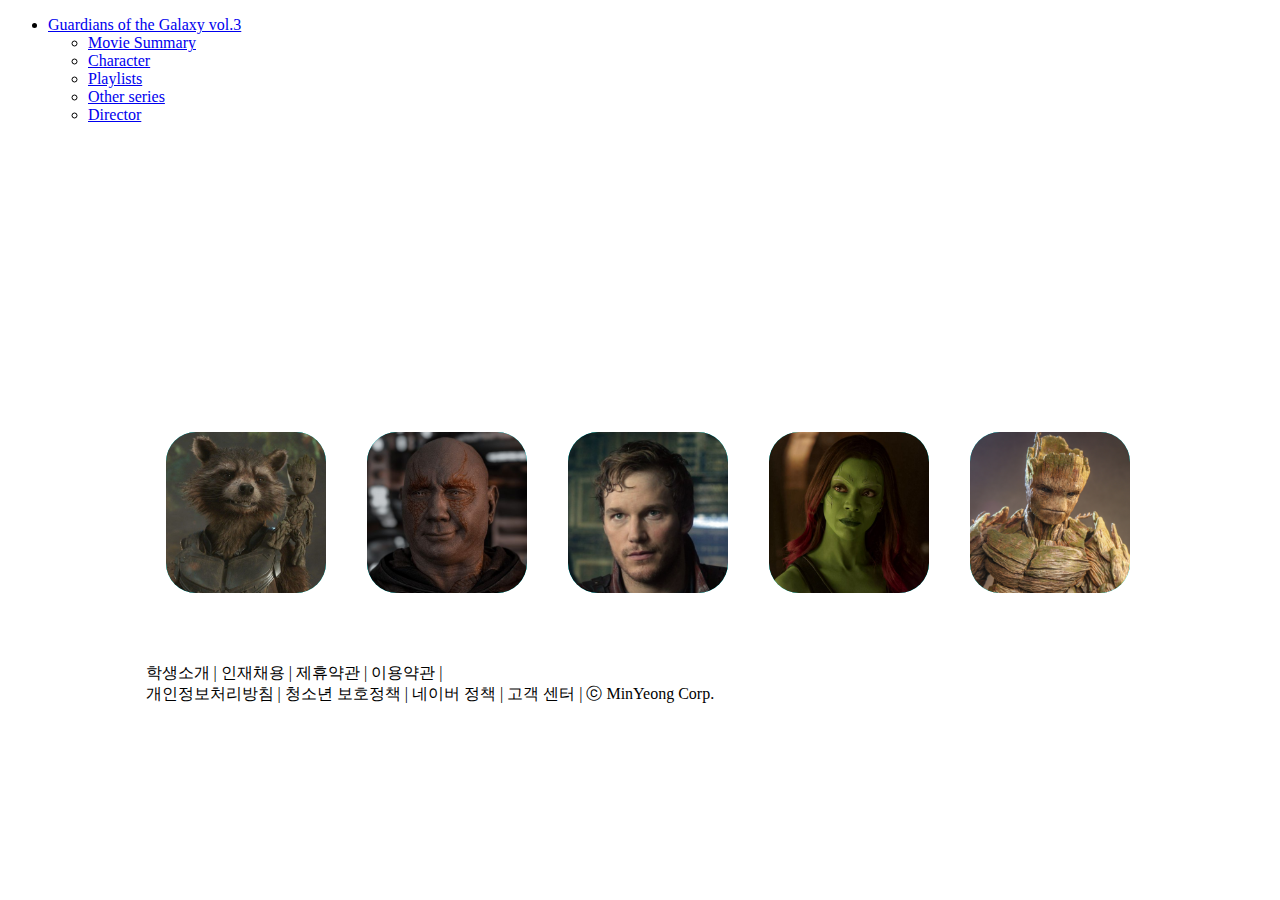
==== index3.html @ 6780477b "Add files via upload" ====
<!DOCTYPE html>
<html lang="en">
<head>
    <meta charset="UTF-8">
    <meta http-equiv="X-UA-Compatible" content="IE=edge">
    <meta name="viewport" content="width=device-width, initial-scale=1.0">
    <link rel="stylesheet" href="style.css">
    <link rel="stylesheet" href="index3.css">
    <title>Main Page</title>
</head>

<body>
    <!-- <embed src="./audio/inthemeantime.mp4" type="" autostart="true" hidden="true" loop="infinite"> -->
    
        <header>
        
        <div class="navbar">

            <ul class="links">
                <!--기존의 logo 줄바뀜이 안되어서 넣어봄. -->
                <li id="logo_li"><a href="index3.html" id="logo">Guardians of the Galaxy vol.3</a></li>

                <ul class="links2">
                    <li><a href="movie.html">Movie Summary</a></li>
                    <li><a href="character.html">Character</a></li>
                    <li><a href="playlists.html">Playlists</a></li>
                    <li><a href="other.html">Other series</a></li>
                    <li><a href="director.html">Director</a></li>
                </ul>

            </ul>
            <!-- <a href="" class="action_btn">Get Started</a> -->
            <div class="toggle_btn"><i class="fa-solid fa-bars"></i>
            </div>
        </div><!--navbar-->
    
    </header><!--header----------------------------------------------->


    <div class="wrap">
    <section id="sec01">
    <!-- <h2 class="big_title">One More With Feeling.</h2> -->
    <h2 class="big_title">One Last Ride.</h2>


    <div class="characters">

        <div class="wrap_box">
        <div class="wrapper">
            <div class="image">
                <img src="./img/rocket2.png" alt="" class="img_size">
                <div class="content">
                    <h1>Rocket</h1>
                    <p>"더 이상 도망가지 않아"</p>
                </div>
            </div>
        </div>

        <div class="wrapper">
            <div class="image">
                <img src="./img/drax2.png" alt="" class="img_size">
                <div class="content">
                    <h1>Drax</h1>
                    <p>"줍줍"</p>
                </div>
            </div>
        </div>

        <div class="wrapper">
            <div class="image">
                <img src="./img/starlord2.png" alt="" class="img_size">
                <div class="content">
                    <h1>Starlord</h1>
                    <p>"언제나 주인공은 너였어"</p>
                </div>
            </div>
        </div>


        <div class="wrapper">
            <div class="image">
                <img src="./img/gamora2.png" alt="" class="img_size">
                <div class="content">
                    <h1>Gamora</h1>
                    <p>"우리 참 행복했겠다"</p>
                </div>
            </div>
        </div>

        
        <div class="wrapper">
            <div class="image">
                <img src="./img/groot.png" alt="" class="img_size">
                <div class="content">
                    <h1>Groot</h1>
                    <p>"아이엠 그루트"</p>
                </div>
            </div>
        </div>

    </div><!--wrap--> 

    </div><!--characters-->  

    <footer id="footer">

        <p class="footer_txt">학생소개 | 인재채용 | 제휴약관 | 이용약관 | <br> 개인정보처리방침 | 청소년 보호정책 | 네이버 정책 | 고객 센터 | ⓒ MinYeong Corp.</p>
    </footer>

</body>
</html>
---- index3.css ----
body{
    width:100%;
    height:100%;
}
.wrap{
    width:78.5%;
    height:100%;
    margin: 0 auto;/*요소를 가운데에 배치*/
}
#sec01{
    width:100%;
    height:100%;
    margin: 0 auto;
}
.big_title{
    top:200px;
    left:50%;
    font-size: 2rem;
    color:#fff;
    font-size: bold;
    margin-top: 15%;
    margin-bottom: 10%;
    text-align: center;
}
.characters{
    display: flex;
    width:100%;
    height:100%;
    /* background-color: rgb(64, 115, 115); */
    margin-top: 3%;
}
.wrap_box{
    width:100%;
    display: flex;
    margin: 0 auto;
}

.wrapper{
    display: flex;
    width:50%;
    margin: 2%;
}
.img_size{
    width: 100%;
    display: flex;
    object-fit: cover;
}

.img_size:hover{
    transform: scale(1.2);
    transition: all 0.5s linear;
    overflow: hidden;
}

.image{
    width: 100%;
    position: relative;
}

.img_size{
    display:flex;
    width:100%;
    overflow: hidden;
    border-radius: 30px;
    background-color: aqua;
}

.content{
    width:100%;
    height:100%;
    top:0;
    left:0;
    position: absolute;
    display: flex;
    justify-content: center;
    align-items: center;
    flex-direction: column;/*글씨 방향*/
    opacity: 0;
    transition: 0.6s;
}

.content:hover{
    opacity: 1;
    backdrop-filter: blur(5px);
    background-color: rgba(0, 0, 0, 0.251);
    border-radius: 30px;
}

.content h1{
    font-size: 3rem;
    color:#ffffff;
    margin-bottom: 15px;
}

.content p{
    font-size: 19px;
    color:#fff;
}

.content > *{
    transform: translateY(25px);
    transition: transform 1s;
}
#footer{
    width:100%;
    margin-top: 5%;
}
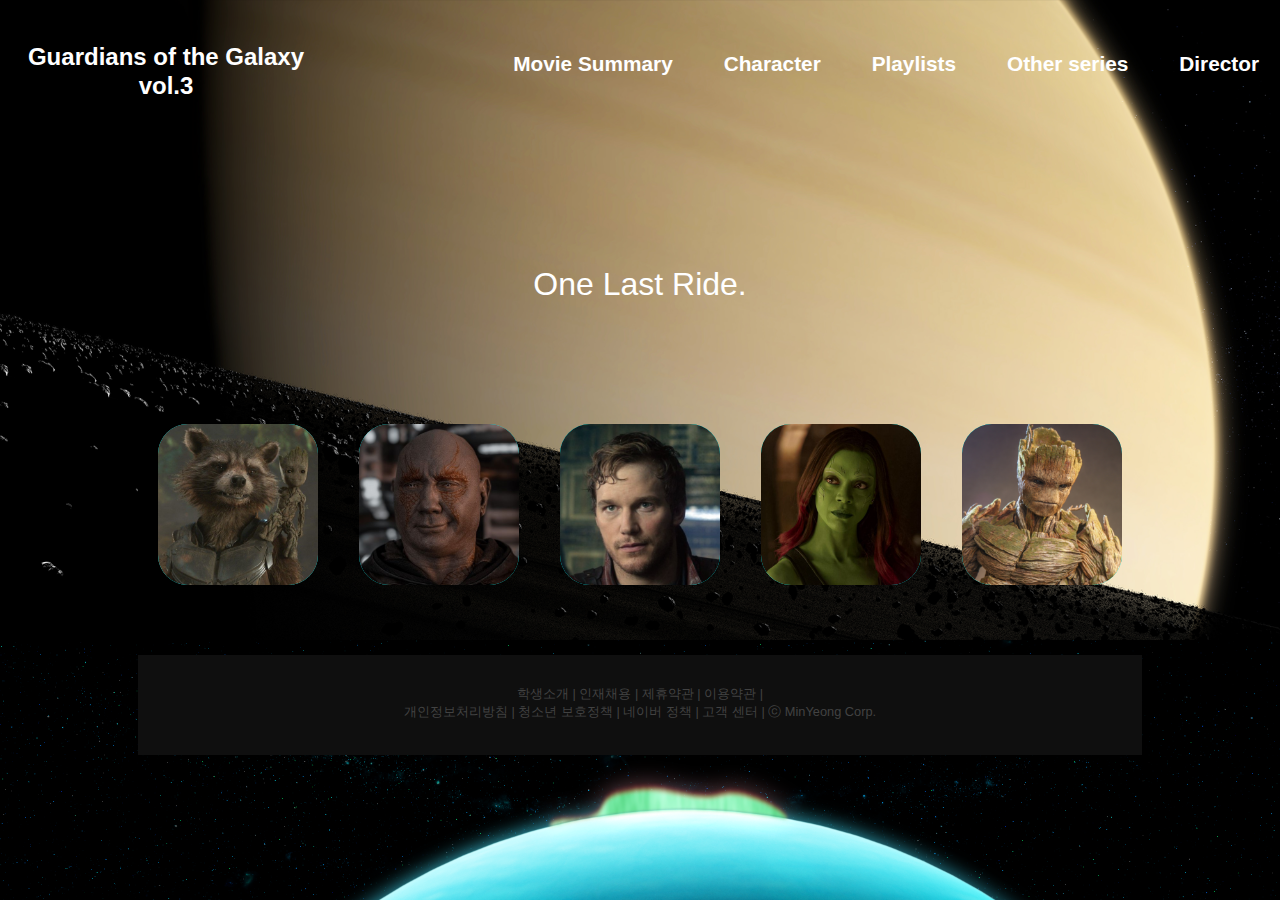
==== commit 15fb8684: "Update index3.html" ====
--- a/index3.html
+++ b/index3.html
@@ -10,7 +10,7 @@
 </head>
 
 <body>
-    <!-- <embed src="./audio/inthemeantime.mp4" type="" autostart="true" hidden="true" loop="infinite"> -->
+    <embed src="./audio/inthemeantime.mp4" type="" autostart="true" hidden="true" loop="infinite">
     
         <header>
         
@@ -108,4 +108,4 @@
     </footer>
 
 </body>
-</html>+</html>
--- a/style.css
+++ b/style.css
@@ -0,0 +1,341 @@
+/*공통 CSS 파일====================================================================*/
+
+body,h1,h2,h3,h4,h5,h6,p,blockquote,pre,dl,dd,ol,ul,fieldset,legend,figure,menu{margin:0;padding:0;border:0}
+table,th,td{border-spacing:0;border-collapse:collapse}
+ol,ul,li{list-style:none}
+h1,h2,h3,h4,h5,h6{font-size:1em;font-weight:normal}
+body,input,textarea,keygen,select,button{font:normal 12px/1.2 'Open Sans','Noto Sans',sans-serif}
+input,textarea,select,button{margin:0;padding:0;border-radius:0;color:#333;outline:0;vertical-align:middle}
+a:link,a:visited,a:hover,a:active{text-decoration:none}
+a,button,input[type='submit'],input[type='button'],input[type='reset']{border:0;background:transparent;cursor:pointer}
+
+*{
+    box-sizing: border-box;
+}
+
+body{
+    height:100%;
+    background-image: url(./img/bg11.png);
+    /* background: linear-gradient(rgb(51, 85, 136), violet,purple); */
+    background-size: cover;
+    background-position: top;
+}
+.wrap{
+    width:100%;
+    height:3500px;
+}
+header{
+    position: relative;
+    /* padding: 0 2rem; */
+    /* position: sticky; */
+
+}
+
+li{
+    list-style-type: none;
+}
+
+a{
+    text-decoration: none;
+    color:#fff;
+    font-size: 1rem;
+}
+a:hover{
+    color:orange;
+    transition: all .5s ease;
+}
+
+.navbar{
+    width:100%;
+    height:0px;
+    max-width: 1200px;
+    margin: 0 auto;
+    display: flex;
+    align-items: center;
+    padding:1rem;
+    justify-content: space-between;
+}
+/*a태그*/
+.navbar #logo {
+    display:flex;
+    width:100%;
+    font-weight: bold;
+    font-size: 2rem;
+    /* background-color: aqua; */
+}
+/*li태그*/
+#logo_li{
+    width:300px;
+    text-align: center;
+    /* background-color: #0f0f0f; */
+}
+/*image태그*/
+#main_logo{
+    width:100%;
+    /* object-fit: cover; */
+}
+.navbar .links{
+    display: flex;
+    gap: 1.5rem;
+}
+
+.navbar .links2{
+    display: flex;
+    gap: 1.5rem;
+}
+
+
+
+/*Drop_down menu*/
+
+.dropdown_menu{
+    display: block;
+    position: absolute;
+    right:2rem;
+    top:60px;
+    left: auto;
+    height:0;
+    width:300px;
+    background: rgba(255, 255, 255, 0.1);
+    backdrop-filter: blur(15px);
+    border-radius: 10px;
+    /* overflow: hidden; */
+    transition: height 0.2s cubic-bezier(0.175, 0.885, 0.32, 1.275);
+}
+
+.dropdown_menu.open{
+    height:240px;
+}
+.dropdown_menu li{
+    /* padding:0.7rem; */
+    display: flex;
+    align-items: center;
+}
+.dropdown_menu .action_btn{
+    width:100%;
+    display: flex;
+    justify-content: center;
+}
+.dropdown_menu{
+    display: block;
+}
+.action_btn:hover{
+    scale:1.05;
+    color:#fff;
+}
+.action_btn:active{
+    scale: 0.95;/*0.95만큼 스케일이 커짐.*/
+}
+
+
+/*Responsive Design*/
+
+/*최소크기: 300부터================================*/
+    @media(min-width:300px) {
+.navbar .links{
+    gap:3;
+    margin:0 auto; /*links를 화면의 가운데에 배치*/
+}
+    .links{
+        width:100%;
+        flex-direction: column;
+        justify-content: center;
+        align-items: center;
+    }
+    .links2{
+        width:100%;
+        flex-direction: column;
+        justify-content: center;
+        align-items: center;
+        /* background-color: bisque; */
+    }
+    .navbar .links2 li a{
+        width:100%;
+        display: block;
+        font-size: 1.2rem;
+        justify-content: center;
+        /* background-color: rgb(26, 91, 91); */
+    }
+    .navbar .links #logo{
+        font-size: 2rem;
+        width:100%;
+        margin-right:0;
+    }
+    /*헤더의 높이를 높여줍니다.*/
+    .navbar{
+        height:400px;
+        max-width: 800px;
+    }
+    .navbar .links2 li a{
+        justify-content: center;
+        /* background-color: red; */
+        font-weight: bold;
+    }
+    /* .navbar #logo {
+        display: block;
+        flex-direction: column;
+        background-color: antiquewhite;
+        font-weight: bold;
+    } */
+    
+}
+/*734px 부터는 가로로 길게 늘입니다.===============*/
+
+@media (min-width:734px) {
+
+    .navbar{
+        max-width: 900px;
+        height:60px;
+        /* background-color: blue; */
+        height:120px;
+    }
+    .navbar .links{
+        width:100%;
+        flex-direction: row;
+        align-items: center;
+    }
+    .navbar .links2{
+        width:90%;
+        flex-direction: row;
+        justify-content: center;
+        align-items: center;
+        font-size: 0.3rem;
+        padding-left: 0;
+        /* background-color: rgb(8, 46, 46); */
+    }
+    .navbar .links{
+        flex-direction: row;
+        justify-content: space-between;
+    }
+    .navbar .links2 li a{
+        font-size: 0.9rem; 
+        display: inline-block;
+        font-weight: bold;
+    }
+    
+    .navbar .links #logo{
+        width:200px;
+        margin-right:20px;
+        text-align: center;
+        font-size: 1.5rem;
+    }
+    .navbar .links li #logo_li{
+        padding-right: 0;
+    }
+}
+/*화면이 애매하게 찌그러지는 부분 735부터.======*/
+@media (min-width:735px) {
+
+.navbar{
+    max-width: 100%;
+    height:100px;
+    justify-content: none;
+}
+
+    .navbar .links2{
+        max-width: 75%;
+        height:60px;
+        justify-content: space-between;
+        font-size: 0.3rem;
+        padding-left: 0;
+        /* background-color: yellow; */
+        font-weight: bold;
+    }
+    .navbar .links #logo{
+    
+        width:200px;
+        margin-right:5px;
+        font-size: 1.5rem;
+        text-align: center;
+    }
+    
+
+}
+
+@media (min-width:735px) {
+    .navbar .links2{
+        max-width: 67%;
+        height:60px;
+        justify-content: space-between;
+        font-size: 0.3rem;
+        padding-left: 0;
+        /* background-color: yellow; */
+        font-weight: bold;
+    }
+
+    .navbar .links2 li a{
+        font-size: 1.05rem;
+    }
+
+    #footer{
+        text-align: center;
+    }
+}
+
+
+/*993px 부터는 가로로 길게 늘입니다.===============*/
+@media (min-width:993px) {
+
+    .navbar{
+        max-width: 1500px;
+        height:100px;
+        justify-content: space-between;
+        /* background-color: blue; */
+    } 
+
+    .navbar .links{
+        margin-right: 5px;
+        font-size: 1.5rem;
+    }
+    .navbar .links2{
+        width:60%;
+        /* background-color: blue; */
+    }
+    .navbar .links2 li a{
+        width:100%;
+        font-size: 1.2rem;
+        padding-left: 0;
+        /* background-color: rgb(27, 102, 102); */
+    }
+} 
+
+
+@media (min-width:1003px) {
+
+.navbar .links2 li a{
+    box-sizing: border-box;
+    font-size: 1.1rem;
+    padding-left: 0;
+    /* background-color: rgb(27, 102, 102); */
+}
+}
+
+@media (min-width:1131px) {
+
+    .navbar .links #logo{
+        width:300px;
+        padding-top: 5%;
+    }
+    .navbar .links2 li a{
+        box-sizing: border-box;
+        font-size: 1.3rem;
+        padding-left: 0;
+        /* background-color: rgb(27, 102, 102); */
+    }
+}
+
+#footer{
+    color:#424242;
+    display:inline-block;
+    justify-content: center;
+    padding-top: 30px;
+    width:100%;
+    height:100px;
+    text-align: center;
+    line-height: 150%;
+    background-color: #0f0f0f;
+}
+
+.footer_txt{
+    font-size: 0.8rem;
+}
